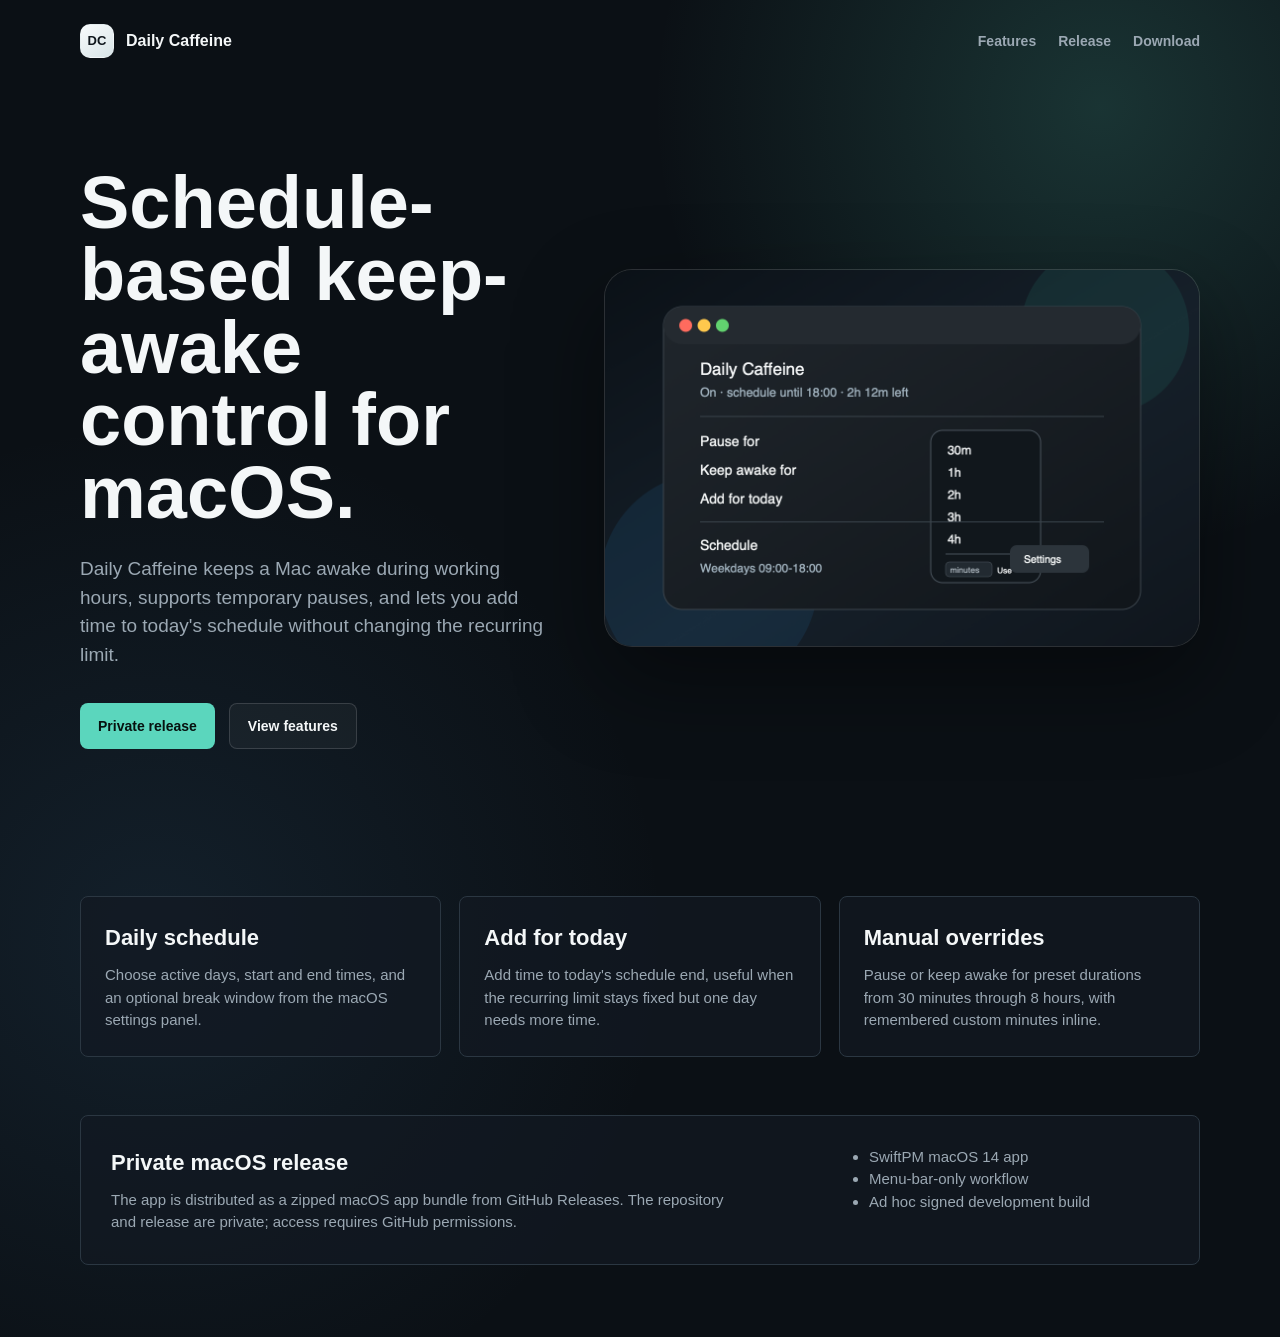
==== index.html @ 54324a78 "Publish Daily Caffeine landing page" ====
<!doctype html>
<html lang="en">
<head>
  <meta charset="utf-8">
  <meta name="viewport" content="width=device-width, initial-scale=1">
  <meta name="description" content="Daily Caffeine is a private macOS menu bar utility for schedule-based sleep prevention and temporary keep-awake overrides.">
  <title>Daily Caffeine</title>
  <link rel="stylesheet" href="styles.css">
</head>
<body>
  <header class="site-header">
    <a class="brand" href="#top" aria-label="Daily Caffeine home">
      <span class="brand-mark">DC</span>
      <span>Daily Caffeine</span>
    </a>
    <nav aria-label="Primary navigation">
      <a href="#features">Features</a>
      <a href="#release">Release</a>
      <a href="https://github.com/michaelvd2/daily-caffeine/releases/latest">Download</a>
    </nav>
  </header>

  <main id="top">
    <section class="hero">
      <div class="hero-copy">
        <h1>Schedule-based keep-awake control for macOS.</h1>
        <p>Daily Caffeine keeps a Mac awake during working hours, supports temporary pauses, and lets you add time to today's schedule without changing the recurring limit.</p>
        <div class="actions">
          <a class="button primary" href="https://github.com/michaelvd2/daily-caffeine/releases/latest">Private release</a>
          <a class="button secondary" href="#features">View features</a>
        </div>
      </div>
      <div class="preview-frame" aria-label="Daily Caffeine menu preview">
        <img src="assets/daily-caffeine-preview.png" alt="Daily Caffeine menu showing active schedule status and duration controls">
      </div>
    </section>

    <section id="features" class="feature-grid" aria-label="Daily Caffeine features">
      <article>
        <h2>Daily schedule</h2>
        <p>Choose active days, start and end times, and an optional break window from the macOS settings panel.</p>
      </article>
      <article>
        <h2>Add for today</h2>
        <p>Add time to today's schedule end, useful when the recurring limit stays fixed but one day needs more time.</p>
      </article>
      <article>
        <h2>Manual overrides</h2>
        <p>Pause or keep awake for preset durations from 30 minutes through 8 hours, with remembered custom minutes inline.</p>
      </article>
    </section>

    <section id="release" class="release">
      <div>
        <h2>Private macOS release</h2>
        <p>The app is distributed as a zipped macOS app bundle from GitHub Releases. The repository and release are private; access requires GitHub permissions.</p>
      </div>
      <ul>
        <li>SwiftPM macOS 14 app</li>
        <li>Menu-bar-only workflow</li>
        <li>Ad hoc signed development build</li>
      </ul>
    </section>
  </main>
</body>
</html>
---- styles.css ----
:root {
  color-scheme: dark;
  --bg: #0b1015;
  --panel: #121922;
  --panel-strong: #1c252e;
  --text: #f4f7f8;
  --muted: #9ba8b3;
  --line: #2b3742;
  --accent: #5bd6bd;
  --accent-strong: #76e5ce;
}

* {
  box-sizing: border-box;
}

html {
  scroll-behavior: smooth;
}

body {
  margin: 0;
  min-width: 320px;
  background:
    radial-gradient(circle at 86% 8%, rgba(91, 214, 189, 0.18), transparent 28rem),
    radial-gradient(circle at 12% 70%, rgba(68, 128, 176, 0.14), transparent 32rem),
    var(--bg);
  color: var(--text);
  font-family: -apple-system, BlinkMacSystemFont, "SF Pro Text", "Segoe UI", sans-serif;
  line-height: 1.5;
}

a {
  color: inherit;
  text-decoration: none;
}

.site-header {
  display: flex;
  align-items: center;
  justify-content: space-between;
  gap: 24px;
  width: min(1120px, calc(100% - 40px));
  margin: 0 auto;
  padding: 24px 0;
}

.brand,
nav,
.actions {
  display: flex;
  align-items: center;
}

.brand {
  gap: 12px;
  font-weight: 720;
}

.brand-mark {
  display: grid;
  place-items: center;
  width: 34px;
  height: 34px;
  border: 1px solid rgba(255, 255, 255, 0.12);
  border-radius: 10px;
  background: linear-gradient(145deg, #f8fbfc, #d8e4e7);
  color: #10171d;
  font-size: 13px;
  letter-spacing: 0;
}

nav {
  gap: 22px;
  color: var(--muted);
  font-size: 14px;
  font-weight: 620;
}

nav a:hover {
  color: var(--text);
}

main {
  width: min(1120px, calc(100% - 40px));
  margin: 0 auto;
}

.hero {
  display: grid;
  grid-template-columns: minmax(0, 0.88fr) minmax(440px, 1.12fr);
  gap: 56px;
  align-items: center;
  min-height: calc(100vh - 86px);
  padding: 24px 0 86px;
}

.hero-copy {
  max-width: 540px;
}

h1,
h2,
p {
  margin: 0;
}

h1 {
  font-size: clamp(42px, 6vw, 74px);
  line-height: 0.98;
  letter-spacing: 0;
}

.hero-copy p {
  max-width: 500px;
  margin-top: 26px;
  color: var(--muted);
  font-size: 19px;
}

.actions {
  gap: 14px;
  flex-wrap: wrap;
  margin-top: 34px;
}

.button {
  display: inline-flex;
  min-height: 46px;
  align-items: center;
  justify-content: center;
  border-radius: 8px;
  padding: 0 18px;
  font-size: 14px;
  font-weight: 720;
}

.button.primary {
  background: var(--accent);
  color: #07110f;
}

.button.secondary {
  border: 1px solid rgba(255, 255, 255, 0.14);
  background: rgba(255, 255, 255, 0.04);
}

.preview-frame {
  overflow: hidden;
  border: 1px solid rgba(255, 255, 255, 0.1);
  border-radius: 28px;
  background: rgba(255, 255, 255, 0.04);
  box-shadow: 0 34px 90px rgba(0, 0, 0, 0.42);
}

.preview-frame img {
  display: block;
  width: 100%;
  height: auto;
}

.feature-grid {
  display: grid;
  grid-template-columns: repeat(3, 1fr);
  gap: 18px;
  padding: 0 0 32px;
}

.feature-grid article,
.release {
  border: 1px solid var(--line);
  border-radius: 8px;
  background: rgba(18, 25, 34, 0.74);
}

.feature-grid article {
  padding: 24px;
}

h2 {
  font-size: 22px;
  letter-spacing: 0;
}

.feature-grid p,
.release p,
.release li {
  color: var(--muted);
  font-size: 15px;
}

.feature-grid p {
  margin-top: 10px;
}

.release {
  display: grid;
  grid-template-columns: minmax(0, 1fr) 320px;
  gap: 32px;
  align-items: start;
  margin: 26px 0 72px;
  padding: 30px;
}

.release p {
  max-width: 620px;
  margin-top: 10px;
}

.release ul {
  margin: 0;
  padding-left: 20px;
}

@media (max-width: 860px) {
  .site-header {
    align-items: flex-start;
    flex-direction: column;
  }

  nav {
    flex-wrap: wrap;
  }

  .hero,
  .release,
  .feature-grid {
    grid-template-columns: 1fr;
  }

  .hero {
    gap: 34px;
    min-height: 0;
    padding-top: 34px;
  }
}

@media (max-width: 520px) {
  .site-header,
  main {
    width: min(100% - 28px, 1120px);
  }

  h1 {
    font-size: 42px;
  }

  .hero-copy p {
    font-size: 17px;
  }
}
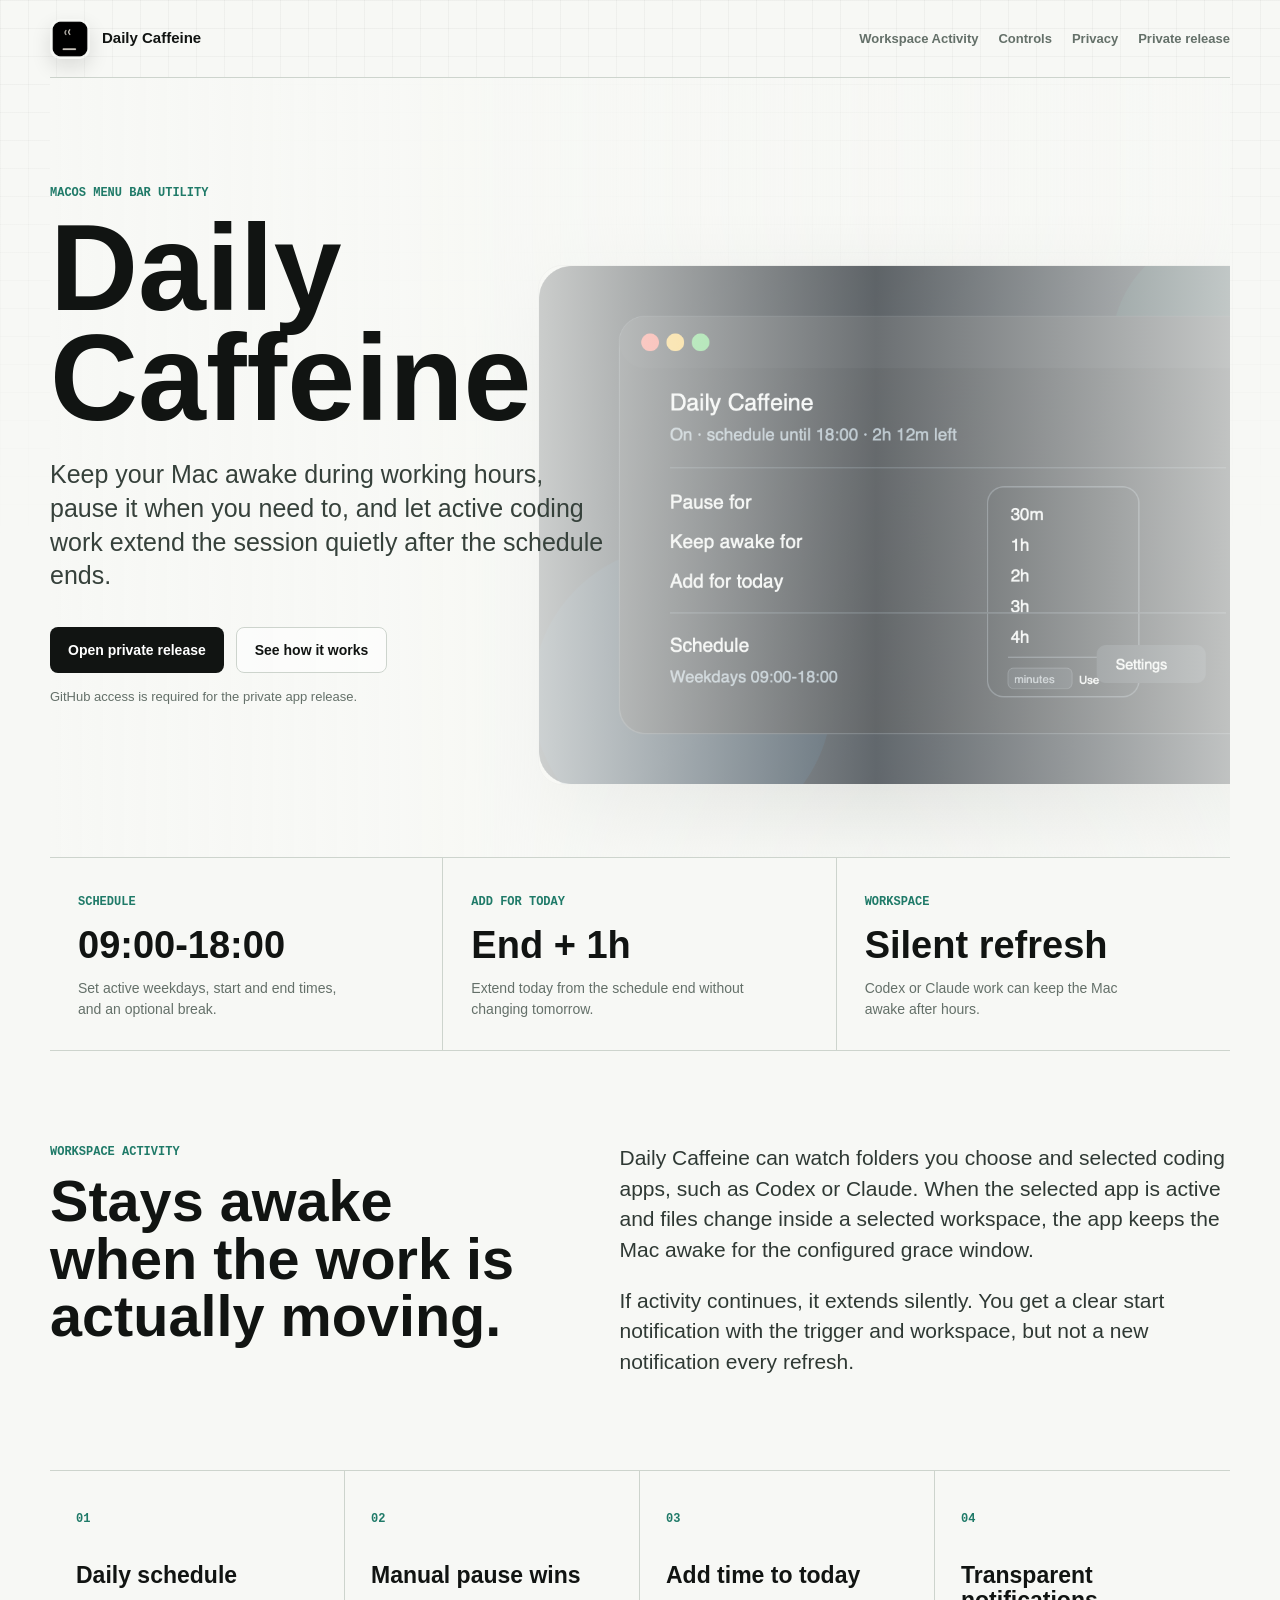
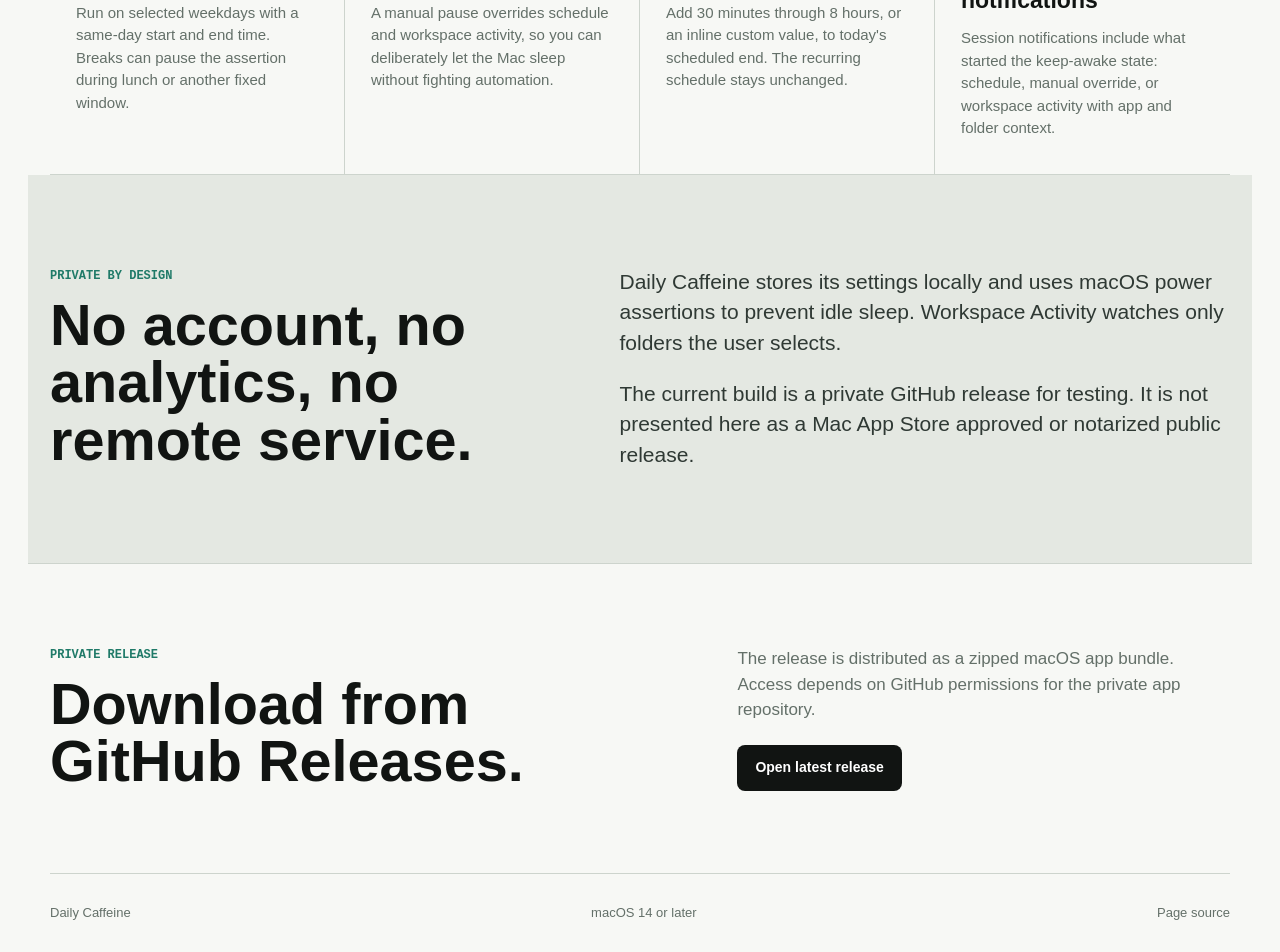
==== commit 6e708dc8: "feat: refresh daily caffeine pages site" ====
--- a/index.html
+++ b/index.html
@@ -3,64 +3,149 @@
 <head>
   <meta charset="utf-8">
   <meta name="viewport" content="width=device-width, initial-scale=1">
-  <meta name="description" content="Daily Caffeine is a private macOS menu bar utility for schedule-based sleep prevention and temporary keep-awake overrides.">
-  <title>Daily Caffeine</title>
+  <meta name="robots" content="index,follow">
+  <meta name="description" content="Daily Caffeine is a minimal macOS menu bar app that keeps your Mac awake by schedule, manual overrides, or active coding work in selected workspaces.">
+  <meta name="theme-color" content="#f7f8f5">
+  <link rel="canonical" href="https://michaelvd2.github.io/daily-caffeine-site/">
+  <link rel="icon" type="image/png" href="assets/app-icon.png">
+  <meta property="og:type" content="website">
+  <meta property="og:title" content="Daily Caffeine">
+  <meta property="og:description" content="Schedule-based keep-awake control for macOS, with silent Workspace Activity extension for active coding sessions.">
+  <meta property="og:url" content="https://michaelvd2.github.io/daily-caffeine-site/">
+  <meta property="og:image" content="https://michaelvd2.github.io/daily-caffeine-site/assets/daily-caffeine-preview.png">
+  <meta name="twitter:card" content="summary_large_image">
+  <meta name="twitter:title" content="Daily Caffeine">
+  <meta name="twitter:description" content="A tiny macOS menu bar app for schedules, pauses, and active workspace keep-awake sessions.">
+  <meta name="twitter:image" content="https://michaelvd2.github.io/daily-caffeine-site/assets/daily-caffeine-preview.png">
+  <title>Daily Caffeine - macOS keep-awake menu bar app</title>
   <link rel="stylesheet" href="styles.css">
+  <script type="application/ld+json">
+  {
+    "@context": "https://schema.org",
+    "@type": "SoftwareApplication",
+    "name": "Daily Caffeine",
+    "applicationCategory": "UtilitiesApplication",
+    "operatingSystem": "macOS 14 or later",
+    "description": "Daily Caffeine is a minimal macOS menu bar app that keeps a Mac awake by schedule, manual override, or recent workspace activity from selected coding apps.",
+    "softwareVersion": "0.1.0",
+    "url": "https://michaelvd2.github.io/daily-caffeine-site/",
+    "downloadUrl": "https://github.com/michaelvd2/daily-caffeine/releases/latest",
+    "image": "https://michaelvd2.github.io/daily-caffeine-site/assets/daily-caffeine-preview.png",
+    "author": {
+      "@type": "Person",
+      "name": "Michael van Dijk"
+    }
+  }
+  </script>
 </head>
 <body>
-  <header class="site-header">
+  <header class="site-header" aria-label="Daily Caffeine">
     <a class="brand" href="#top" aria-label="Daily Caffeine home">
-      <span class="brand-mark">DC</span>
+      <img src="assets/app-icon.png" alt="" width="40" height="40">
       <span>Daily Caffeine</span>
     </a>
     <nav aria-label="Primary navigation">
-      <a href="#features">Features</a>
-      <a href="#release">Release</a>
-      <a href="https://github.com/michaelvd2/daily-caffeine/releases/latest">Download</a>
+      <a href="#workspace">Workspace Activity</a>
+      <a href="#controls">Controls</a>
+      <a href="#privacy">Privacy</a>
+      <a href="https://github.com/michaelvd2/daily-caffeine/releases/latest">Private release</a>
     </nav>
   </header>
 
   <main id="top">
-    <section class="hero">
+    <section class="hero" aria-labelledby="hero-title">
+      <img class="hero-preview" src="assets/daily-caffeine-preview.png" alt="Daily Caffeine menu showing active schedule status, add-for-today controls, and manual duration controls">
       <div class="hero-copy">
-        <h1>Schedule-based keep-awake control for macOS.</h1>
-        <p>Daily Caffeine keeps a Mac awake during working hours, supports temporary pauses, and lets you add time to today's schedule without changing the recurring limit.</p>
-        <div class="actions">
-          <a class="button primary" href="https://github.com/michaelvd2/daily-caffeine/releases/latest">Private release</a>
-          <a class="button secondary" href="#features">View features</a>
+        <p class="eyebrow">macOS menu bar utility</p>
+        <h1 id="hero-title">Daily Caffeine</h1>
+        <p class="hero-lede">Keep your Mac awake during working hours, pause it when you need to, and let active coding work extend the session quietly after the schedule ends.</p>
+        <div class="hero-actions" aria-label="Download links">
+          <a class="button primary" href="https://github.com/michaelvd2/daily-caffeine/releases/latest">Open private release</a>
+          <a class="button secondary" href="#workspace">See how it works</a>
         </div>
-      </div>
-      <div class="preview-frame" aria-label="Daily Caffeine menu preview">
-        <img src="assets/daily-caffeine-preview.png" alt="Daily Caffeine menu showing active schedule status and duration controls">
+        <p class="access-note">GitHub access is required for the private app release.</p>
       </div>
     </section>
 
-    <section id="features" class="feature-grid" aria-label="Daily Caffeine features">
+    <section class="status-strip" aria-label="Core behavior">
+      <div>
+        <span class="label">Schedule</span>
+        <strong>09:00-18:00</strong>
+        <p>Set active weekdays, start and end times, and an optional break.</p>
+      </div>
+      <div>
+        <span class="label">Add for today</span>
+        <strong>End + 1h</strong>
+        <p>Extend today from the schedule end without changing tomorrow.</p>
+      </div>
+      <div>
+        <span class="label">Workspace</span>
+        <strong>Silent refresh</strong>
+        <p>Codex or Claude work can keep the Mac awake after hours.</p>
+      </div>
+    </section>
+
+    <section id="workspace" class="split-section">
+      <div class="section-heading">
+        <p class="eyebrow">Workspace Activity</p>
+        <h2>Stays awake when the work is actually moving.</h2>
+      </div>
+      <div class="section-body">
+        <p>Daily Caffeine can watch folders you choose and selected coding apps, such as Codex or Claude. When the selected app is active and files change inside a selected workspace, the app keeps the Mac awake for the configured grace window.</p>
+        <p>If activity continues, it extends silently. You get a clear start notification with the trigger and workspace, but not a new notification every refresh.</p>
+      </div>
+    </section>
+
+    <section id="controls" class="feature-list" aria-label="Daily Caffeine controls">
       <article>
-        <h2>Daily schedule</h2>
-        <p>Choose active days, start and end times, and an optional break window from the macOS settings panel.</p>
+        <span class="feature-kicker">01</span>
+        <h3>Daily schedule</h3>
+        <p>Run on selected weekdays with a same-day start and end time. Breaks can pause the assertion during lunch or another fixed window.</p>
       </article>
       <article>
-        <h2>Add for today</h2>
-        <p>Add time to today's schedule end, useful when the recurring limit stays fixed but one day needs more time.</p>
+        <span class="feature-kicker">02</span>
+        <h3>Manual pause wins</h3>
+        <p>A manual pause overrides schedule and workspace activity, so you can deliberately let the Mac sleep without fighting automation.</p>
       </article>
       <article>
-        <h2>Manual overrides</h2>
-        <p>Pause or keep awake for preset durations from 30 minutes through 8 hours, with remembered custom minutes inline.</p>
+        <span class="feature-kicker">03</span>
+        <h3>Add time to today</h3>
+        <p>Add 30 minutes through 8 hours, or an inline custom value, to today&apos;s scheduled end. The recurring schedule stays unchanged.</p>
+      </article>
+      <article>
+        <span class="feature-kicker">04</span>
+        <h3>Transparent notifications</h3>
+        <p>Session notifications include what started the keep-awake state: schedule, manual override, or workspace activity with app and folder context.</p>
       </article>
     </section>
 
-    <section id="release" class="release">
+    <section id="privacy" class="split-section privacy-section">
+      <div class="section-heading">
+        <p class="eyebrow">Private by design</p>
+        <h2>No account, no analytics, no remote service.</h2>
+      </div>
+      <div class="section-body">
+        <p>Daily Caffeine stores its settings locally and uses macOS power assertions to prevent idle sleep. Workspace Activity watches only folders the user selects.</p>
+        <p>The current build is a private GitHub release for testing. It is not presented here as a Mac App Store approved or notarized public release.</p>
+      </div>
+    </section>
+
+    <section class="release-panel" aria-labelledby="release-title">
       <div>
-        <h2>Private macOS release</h2>
-        <p>The app is distributed as a zipped macOS app bundle from GitHub Releases. The repository and release are private; access requires GitHub permissions.</p>
+        <p class="eyebrow">Private release</p>
+        <h2 id="release-title">Download from GitHub Releases.</h2>
       </div>
-      <ul>
-        <li>SwiftPM macOS 14 app</li>
-        <li>Menu-bar-only workflow</li>
-        <li>Ad hoc signed development build</li>
-      </ul>
+      <div class="release-copy">
+        <p>The release is distributed as a zipped macOS app bundle. Access depends on GitHub permissions for the private app repository.</p>
+        <a class="button primary" href="https://github.com/michaelvd2/daily-caffeine/releases/latest">Open latest release</a>
+      </div>
     </section>
   </main>
+
+  <footer class="site-footer">
+    <span>Daily Caffeine</span>
+    <span>macOS 14 or later</span>
+    <a href="https://github.com/michaelvd2/daily-caffeine-site">Page source</a>
+  </footer>
 </body>
 </html>
--- a/styles.css
+++ b/styles.css
@@ -1,13 +1,15 @@
 :root {
-  color-scheme: dark;
-  --bg: #0b1015;
-  --panel: #121922;
-  --panel-strong: #1c252e;
-  --text: #f4f7f8;
-  --muted: #9ba8b3;
-  --line: #2b3742;
-  --accent: #5bd6bd;
-  --accent-strong: #76e5ce;
+  color-scheme: light;
+  --paper: #f7f8f5;
+  --ink: #111412;
+  --muted: #647069;
+  --quiet: #e4e8e2;
+  --line: #cdd4cd;
+  --green: #1f7a68;
+  --green-dark: #0d3f37;
+  --blue: #2d5c9c;
+  --white: #ffffff;
+  --shadow: rgba(34, 42, 38, 0.18);
 }
 
 * {
@@ -21,18 +23,41 @@
 body {
   margin: 0;
   min-width: 320px;
-  background:
-    radial-gradient(circle at 86% 8%, rgba(91, 214, 189, 0.18), transparent 28rem),
-    radial-gradient(circle at 12% 70%, rgba(68, 128, 176, 0.14), transparent 32rem),
-    var(--bg);
-  color: var(--text);
+  background: var(--paper);
+  color: var(--ink);
   font-family: -apple-system, BlinkMacSystemFont, "SF Pro Text", "Segoe UI", sans-serif;
   line-height: 1.5;
+}
+
+body::before {
+  position: fixed;
+  inset: 0;
+  z-index: -1;
+  pointer-events: none;
+  content: "";
+  background-image:
+    linear-gradient(rgba(17, 20, 18, 0.035) 1px, transparent 1px),
+    linear-gradient(90deg, rgba(17, 20, 18, 0.035) 1px, transparent 1px);
+  background-size: 28px 28px;
+  mask-image: linear-gradient(to bottom, black, transparent 62%);
 }
 
 a {
   color: inherit;
   text-decoration: none;
+}
+
+a:focus-visible,
+button:focus-visible {
+  outline: 3px solid rgba(45, 92, 156, 0.42);
+  outline-offset: 4px;
+}
+
+.site-header,
+main,
+.site-footer {
+  width: min(1180px, calc(100% - 44px));
+  margin: 0 auto;
 }
 
 .site-header {
@@ -40,86 +65,120 @@
   align-items: center;
   justify-content: space-between;
   gap: 24px;
-  width: min(1120px, calc(100% - 40px));
-  margin: 0 auto;
-  padding: 24px 0;
+  min-height: 78px;
+  border-bottom: 1px solid var(--line);
 }
 
 .brand,
 nav,
-.actions {
+.hero-actions,
+.site-footer {
   display: flex;
   align-items: center;
 }
 
 .brand {
   gap: 12px;
-  font-weight: 720;
-}
-
-.brand-mark {
-  display: grid;
-  place-items: center;
-  width: 34px;
-  height: 34px;
-  border: 1px solid rgba(255, 255, 255, 0.12);
+  font-size: 15px;
+  font-weight: 760;
+}
+
+.brand img {
+  width: 40px;
+  height: 40px;
   border-radius: 10px;
-  background: linear-gradient(145deg, #f8fbfc, #d8e4e7);
-  color: #10171d;
+  box-shadow: 0 8px 20px rgba(17, 20, 18, 0.12);
+}
+
+nav {
+  gap: 20px;
+  color: var(--muted);
   font-size: 13px;
+  font-weight: 650;
+}
+
+nav a:hover {
+  color: var(--ink);
+}
+
+.hero {
+  position: relative;
+  display: grid;
+  min-height: clamp(620px, calc(100vh - 78px), 780px);
+  align-items: center;
+  overflow: hidden;
+  border-bottom: 1px solid var(--line);
+}
+
+.hero::after {
+  position: absolute;
+  inset: 0;
+  pointer-events: none;
+  content: "";
+  background: linear-gradient(
+    90deg,
+    rgba(247, 248, 245, 0.98) 0%,
+    rgba(247, 248, 245, 0.9) 36%,
+    rgba(247, 248, 245, 0.34) 70%,
+    rgba(247, 248, 245, 0.76) 100%
+  );
+}
+
+.hero-preview {
+  position: absolute;
+  right: clamp(-260px, -10vw, -70px);
+  bottom: clamp(38px, 8vh, 78px);
+  width: min(820px, 76vw);
+  height: auto;
+  border: 1px solid rgba(17, 20, 18, 0.12);
+  border-radius: 24px;
+  box-shadow: 0 28px 80px var(--shadow);
+}
+
+.hero-copy {
+  position: relative;
+  z-index: 1;
+  width: min(640px, 100%);
+  padding: 68px 0 112px;
+}
+
+.eyebrow,
+.label,
+.feature-kicker {
+  margin: 0;
+  color: var(--green);
+  font-family: "SF Mono", Menlo, Consolas, monospace;
+  font-size: 12px;
+  font-weight: 700;
   letter-spacing: 0;
-}
-
-nav {
-  gap: 22px;
-  color: var(--muted);
-  font-size: 14px;
-  font-weight: 620;
-}
-
-nav a:hover {
-  color: var(--text);
-}
-
-main {
-  width: min(1120px, calc(100% - 40px));
-  margin: 0 auto;
-}
-
-.hero {
-  display: grid;
-  grid-template-columns: minmax(0, 0.88fr) minmax(440px, 1.12fr);
-  gap: 56px;
-  align-items: center;
-  min-height: calc(100vh - 86px);
-  padding: 24px 0 86px;
-}
-
-.hero-copy {
-  max-width: 540px;
+  text-transform: uppercase;
 }
 
 h1,
 h2,
+h3,
 p {
   margin: 0;
 }
 
 h1 {
-  font-size: clamp(42px, 6vw, 74px);
-  line-height: 0.98;
+  margin-top: 12px;
+  max-width: 620px;
+  font-size: clamp(56px, 10vw, 122px);
+  line-height: 0.9;
   letter-spacing: 0;
 }
 
-.hero-copy p {
-  max-width: 500px;
-  margin-top: 26px;
-  color: var(--muted);
-  font-size: 19px;
-}
-
-.actions {
-  gap: 14px;
+.hero-lede {
+  max-width: 560px;
+  margin-top: 24px;
+  color: #36413b;
+  font-size: clamp(19px, 2.2vw, 25px);
+  line-height: 1.35;
+}
+
+.hero-actions {
+  gap: 12px;
   flex-wrap: wrap;
   margin-top: 34px;
 }
@@ -132,120 +191,284 @@
   border-radius: 8px;
   padding: 0 18px;
   font-size: 14px;
-  font-weight: 720;
+  font-weight: 760;
+  white-space: nowrap;
 }
 
 .button.primary {
-  background: var(--accent);
-  color: #07110f;
+  background: var(--ink);
+  color: var(--white);
+}
+
+.button.primary:hover {
+  background: var(--green-dark);
 }
 
 .button.secondary {
-  border: 1px solid rgba(255, 255, 255, 0.14);
-  background: rgba(255, 255, 255, 0.04);
-}
-
-.preview-frame {
-  overflow: hidden;
-  border: 1px solid rgba(255, 255, 255, 0.1);
-  border-radius: 28px;
-  background: rgba(255, 255, 255, 0.04);
-  box-shadow: 0 34px 90px rgba(0, 0, 0, 0.42);
-}
-
-.preview-frame img {
+  border: 1px solid var(--line);
+  background: rgba(255, 255, 255, 0.54);
+}
+
+.button.secondary:hover {
+  border-color: #9ca8a0;
+  background: var(--white);
+}
+
+.access-note {
+  margin-top: 14px;
+  color: var(--muted);
+  font-size: 13px;
+}
+
+.status-strip {
+  display: grid;
+  grid-template-columns: repeat(3, minmax(0, 1fr));
+  border-bottom: 1px solid var(--line);
+}
+
+.status-strip > div {
+  min-height: 168px;
+  padding: 30px 28px;
+  border-right: 1px solid var(--line);
+}
+
+.status-strip > div:last-child {
+  border-right: 0;
+}
+
+.status-strip strong {
   display: block;
-  width: 100%;
-  height: auto;
-}
-
-.feature-grid {
-  display: grid;
-  grid-template-columns: repeat(3, 1fr);
-  gap: 18px;
-  padding: 0 0 32px;
-}
-
-.feature-grid article,
-.release {
-  border: 1px solid var(--line);
-  border-radius: 8px;
-  background: rgba(18, 25, 34, 0.74);
-}
-
-.feature-grid article {
-  padding: 24px;
-}
-
-h2 {
-  font-size: 22px;
+  margin-top: 14px;
+  font-size: clamp(27px, 3.2vw, 38px);
+  line-height: 1;
   letter-spacing: 0;
 }
 
-.feature-grid p,
-.release p,
-.release li {
+.status-strip p {
+  max-width: 280px;
+  margin-top: 14px;
+  color: var(--muted);
+  font-size: 14px;
+}
+
+.split-section {
+  display: grid;
+  grid-template-columns: minmax(0, 0.9fr) minmax(0, 1.1fr);
+  gap: 70px;
+  padding: 92px 0;
+  border-bottom: 1px solid var(--line);
+}
+
+.section-heading h2,
+.release-panel h2 {
+  margin-top: 12px;
+  max-width: 540px;
+  font-size: clamp(34px, 4.5vw, 58px);
+  line-height: 1;
+  letter-spacing: 0;
+}
+
+.section-body {
+  display: grid;
+  gap: 20px;
+  color: #2f3934;
+  font-size: clamp(17px, 1.8vw, 21px);
+  line-height: 1.46;
+}
+
+.feature-list {
+  display: grid;
+  grid-template-columns: repeat(4, minmax(0, 1fr));
+  border-bottom: 1px solid var(--line);
+}
+
+.feature-list article {
+  min-height: 300px;
+  padding: 34px 26px;
+  border-right: 1px solid var(--line);
+}
+
+.feature-list article:last-child {
+  border-right: 0;
+}
+
+.feature-list h3 {
+  margin-top: 34px;
+  font-size: 23px;
+  line-height: 1.1;
+  letter-spacing: 0;
+}
+
+.feature-list p {
+  margin-top: 14px;
   color: var(--muted);
   font-size: 15px;
 }
 
-.feature-grid p {
-  margin-top: 10px;
-}
-
-.release {
-  display: grid;
-  grid-template-columns: minmax(0, 1fr) 320px;
-  gap: 32px;
-  align-items: start;
-  margin: 26px 0 72px;
-  padding: 30px;
-}
-
-.release p {
-  max-width: 620px;
-  margin-top: 10px;
-}
-
-.release ul {
-  margin: 0;
-  padding-left: 20px;
-}
-
-@media (max-width: 860px) {
+.privacy-section {
+  background:
+    linear-gradient(var(--quiet), var(--quiet)) center / calc(100% + 44px) 100% no-repeat;
+  margin-right: -22px;
+  margin-left: -22px;
+  padding-right: 22px;
+  padding-left: 22px;
+}
+
+.release-panel {
+  display: grid;
+  grid-template-columns: minmax(0, 0.9fr) minmax(320px, 0.7fr);
+  gap: 54px;
+  align-items: end;
+  padding: 82px 0;
+  border-bottom: 1px solid var(--line);
+}
+
+.release-copy {
+  display: grid;
+  justify-items: start;
+  gap: 22px;
+  color: var(--muted);
+  font-size: 17px;
+}
+
+.site-footer {
+  justify-content: space-between;
+  gap: 20px;
+  min-height: 78px;
+  color: var(--muted);
+  font-size: 13px;
+}
+
+.site-footer a:hover {
+  color: var(--ink);
+}
+
+@media (max-width: 960px) {
   .site-header {
     align-items: flex-start;
     flex-direction: column;
+    justify-content: center;
+    padding: 18px 0;
   }
 
   nav {
     flex-wrap: wrap;
   }
 
-  .hero,
-  .release,
-  .feature-grid {
+  .hero {
+    min-height: 0;
+    padding-bottom: 24px;
+  }
+
+  .hero::after {
+    background: linear-gradient(
+      to bottom,
+      rgba(247, 248, 245, 0.98) 0%,
+      rgba(247, 248, 245, 0.84) 54%,
+      rgba(247, 248, 245, 1) 100%
+    );
+  }
+
+  .hero-preview {
+    position: relative;
+    right: auto;
+    bottom: auto;
+    order: 2;
+    width: min(100%, 720px);
+    margin: 0 auto;
+  }
+
+  .hero-copy {
+    padding: 38px 0 24px;
+  }
+
+  .status-strip,
+  .split-section,
+  .feature-list,
+  .release-panel {
     grid-template-columns: 1fr;
   }
 
+  .status-strip > div,
+  .feature-list article {
+    border-right: 0;
+    border-bottom: 1px solid var(--line);
+  }
+
+  .status-strip > div:last-child,
+  .feature-list article:last-child {
+    border-bottom: 0;
+  }
+
+  .split-section,
+  .release-panel {
+    gap: 28px;
+    padding: 64px 0;
+  }
+
+  .feature-list article {
+    min-height: 0;
+  }
+}
+
+@media (max-width: 560px) {
+  .site-header,
+  main,
+  .site-footer {
+    width: min(100% - 28px, 1180px);
+  }
+
+  nav {
+    gap: 12px;
+  }
+
+  h1 {
+    font-size: 54px;
+  }
+
   .hero {
-    gap: 34px;
-    min-height: 0;
-    padding-top: 34px;
-  }
-}
-
-@media (max-width: 520px) {
-  .site-header,
-  main {
-    width: min(100% - 28px, 1120px);
-  }
-
-  h1 {
-    font-size: 42px;
-  }
-
-  .hero-copy p {
-    font-size: 17px;
-  }
-}
+    padding-bottom: 16px;
+  }
+
+  .hero-copy {
+    padding: 32px 0 18px;
+  }
+
+  .hero-lede {
+    margin-top: 18px;
+  }
+
+  .hero-actions {
+    margin-top: 26px;
+  }
+
+  .button {
+    width: 100%;
+  }
+
+  .status-strip > div,
+  .feature-list article {
+    padding-right: 0;
+    padding-left: 0;
+  }
+
+  .privacy-section {
+    margin-right: -14px;
+    margin-left: -14px;
+    padding-right: 14px;
+    padding-left: 14px;
+  }
+
+  .site-footer {
+    align-items: flex-start;
+    flex-direction: column;
+    justify-content: center;
+    padding: 22px 0;
+  }
+}
+
+@media (prefers-reduced-motion: reduce) {
+  html {
+    scroll-behavior: auto;
+  }
+}
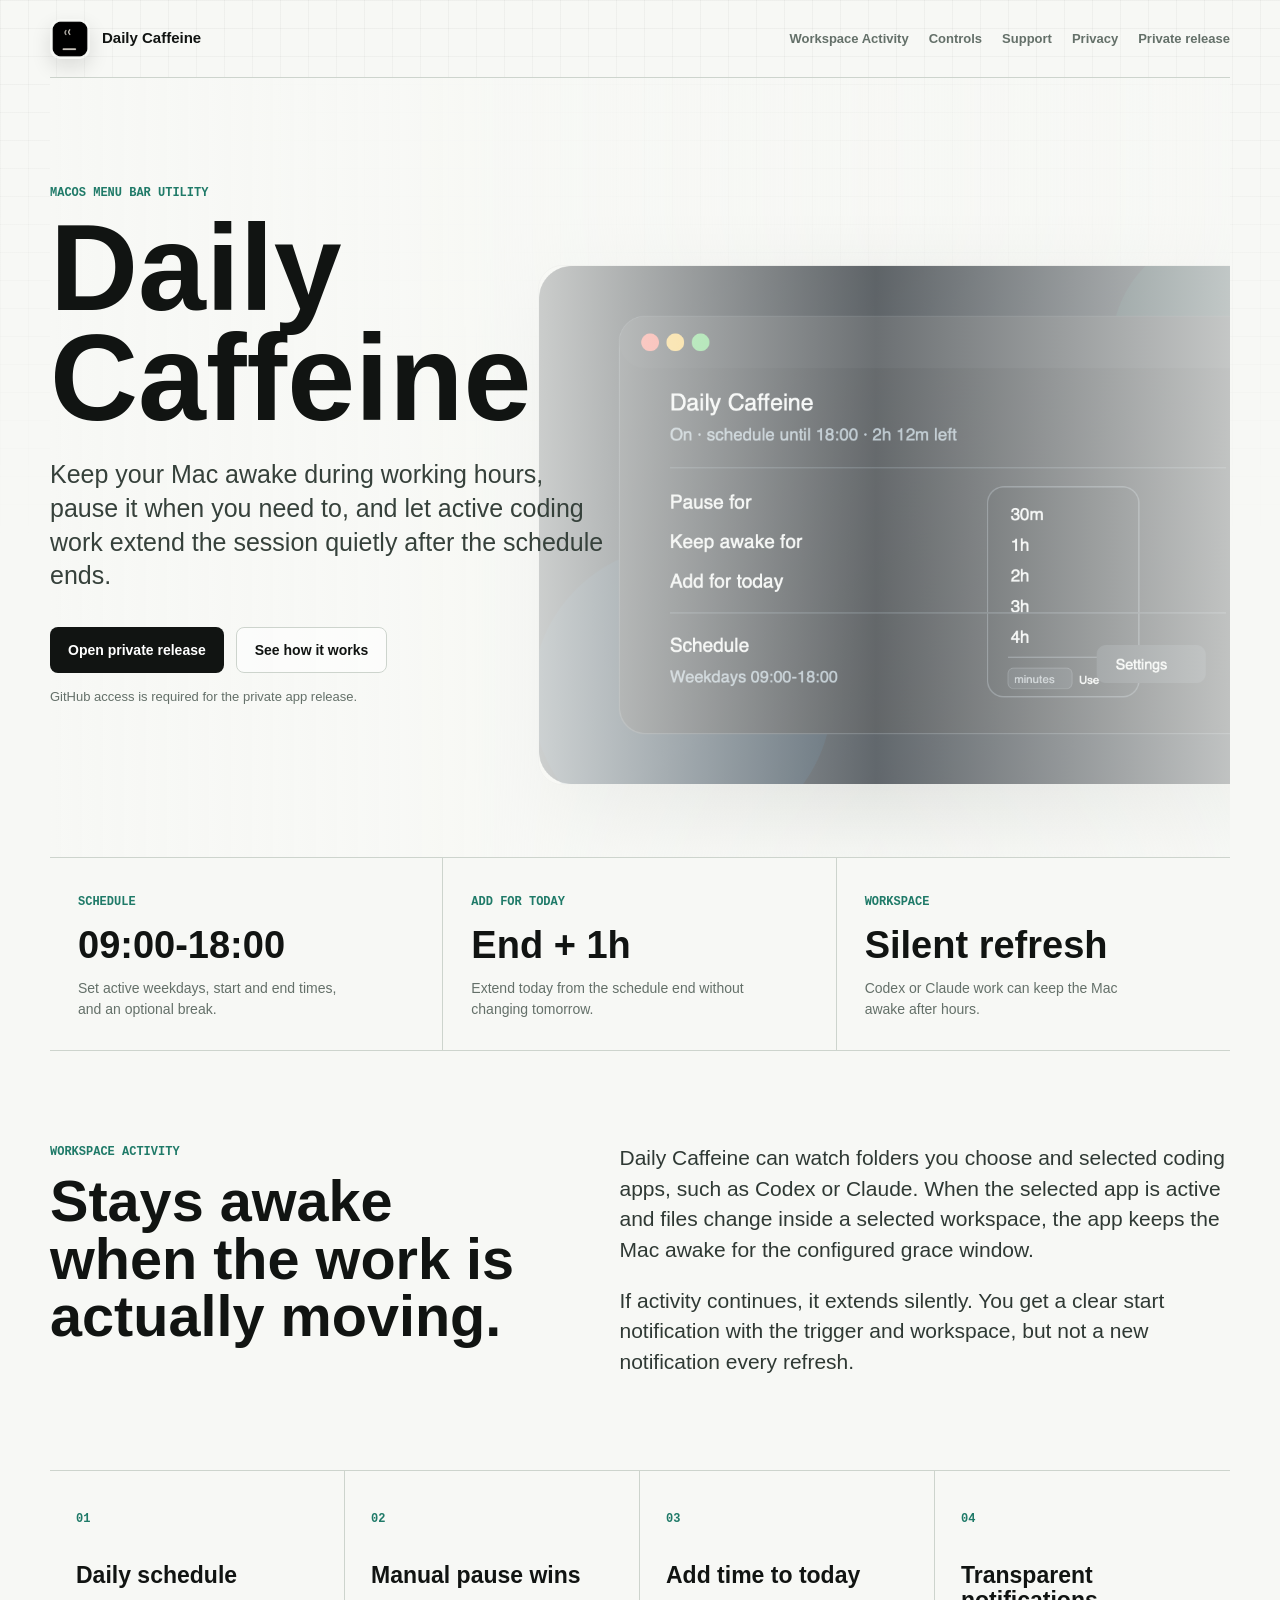
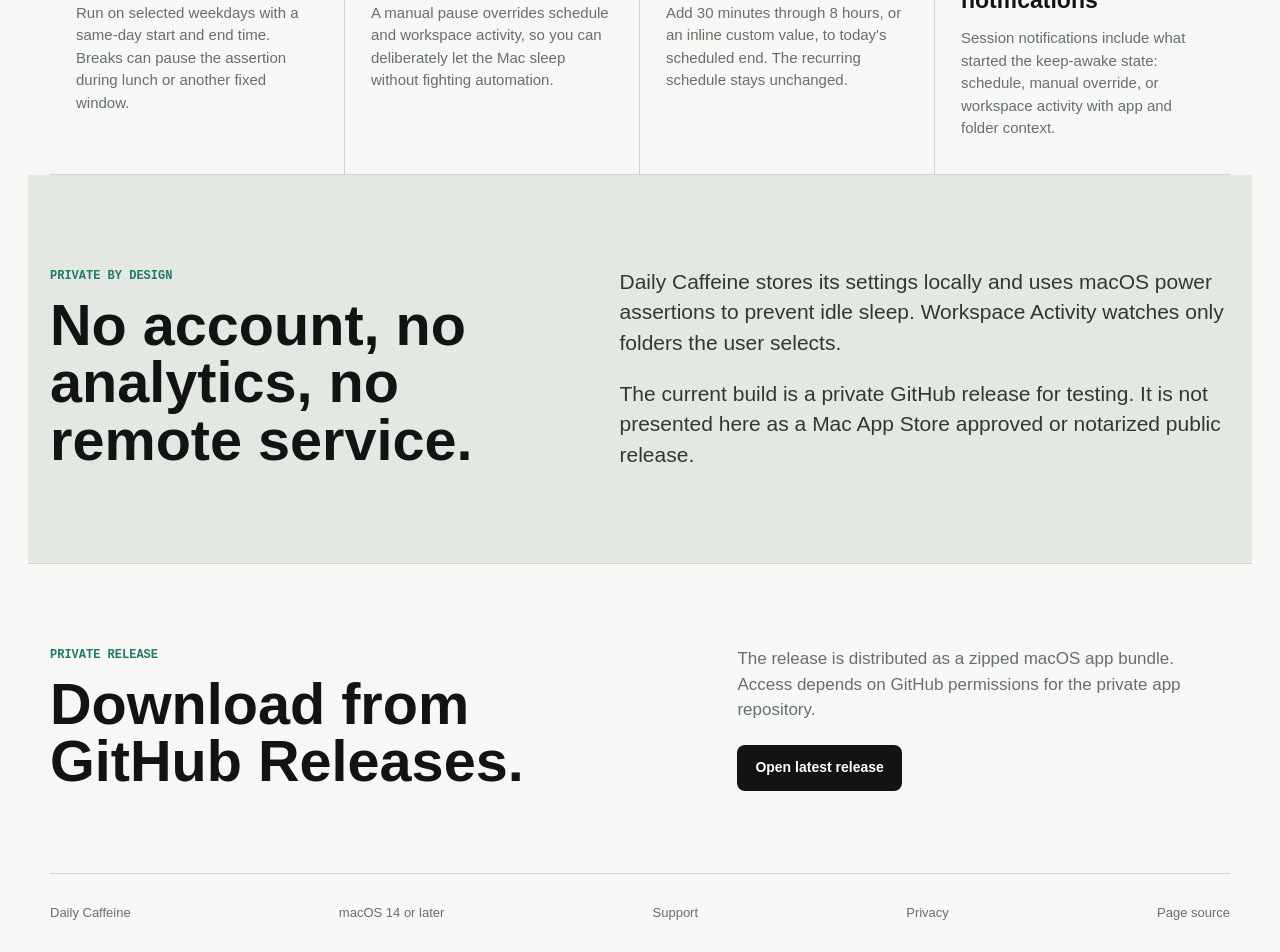
==== commit bd11e2bd: "feat: add app store support assets" ====
--- a/index.html
+++ b/index.html
@@ -47,7 +47,8 @@
     <nav aria-label="Primary navigation">
       <a href="#workspace">Workspace Activity</a>
       <a href="#controls">Controls</a>
-      <a href="#privacy">Privacy</a>
+      <a href="support.html">Support</a>
+      <a href="privacy.html">Privacy</a>
       <a href="https://github.com/michaelvd2/daily-caffeine/releases/latest">Private release</a>
     </nav>
   </header>
@@ -145,6 +146,8 @@
   <footer class="site-footer">
     <span>Daily Caffeine</span>
     <span>macOS 14 or later</span>
+    <a href="support.html">Support</a>
+    <a href="privacy.html">Privacy</a>
     <a href="https://github.com/michaelvd2/daily-caffeine-site">Page source</a>
   </footer>
 </body>
--- a/styles.css
+++ b/styles.css
@@ -343,6 +343,52 @@
   color: var(--ink);
 }
 
+.document-page {
+  max-width: 880px;
+  padding: 82px 0 96px;
+}
+
+.document-hero {
+  padding-bottom: 42px;
+  border-bottom: 1px solid var(--line);
+}
+
+.document-hero h1 {
+  max-width: none;
+  font-size: clamp(48px, 8vw, 92px);
+}
+
+.document-hero p:last-child {
+  margin-top: 18px;
+  color: var(--muted);
+  font-size: 18px;
+}
+
+.document-section {
+  display: grid;
+  grid-template-columns: 240px minmax(0, 1fr);
+  gap: 44px;
+  padding: 34px 0;
+  border-bottom: 1px solid var(--line);
+}
+
+.document-section h2 {
+  font-size: 23px;
+  line-height: 1.12;
+}
+
+.document-section p {
+  color: #2f3934;
+  font-size: 17px;
+}
+
+.document-section a {
+  color: var(--blue);
+  font-weight: 680;
+  text-decoration: underline;
+  text-underline-offset: 3px;
+}
+
 @media (max-width: 960px) {
   .site-header {
     align-items: flex-start;
@@ -385,7 +431,8 @@
   .status-strip,
   .split-section,
   .feature-list,
-  .release-panel {
+  .release-panel,
+  .document-section {
     grid-template-columns: 1fr;
   }
 
@@ -404,6 +451,14 @@
   .release-panel {
     gap: 28px;
     padding: 64px 0;
+  }
+
+  .document-page {
+    padding: 56px 0 76px;
+  }
+
+  .document-section {
+    gap: 12px;
   }
 
   .feature-list article {
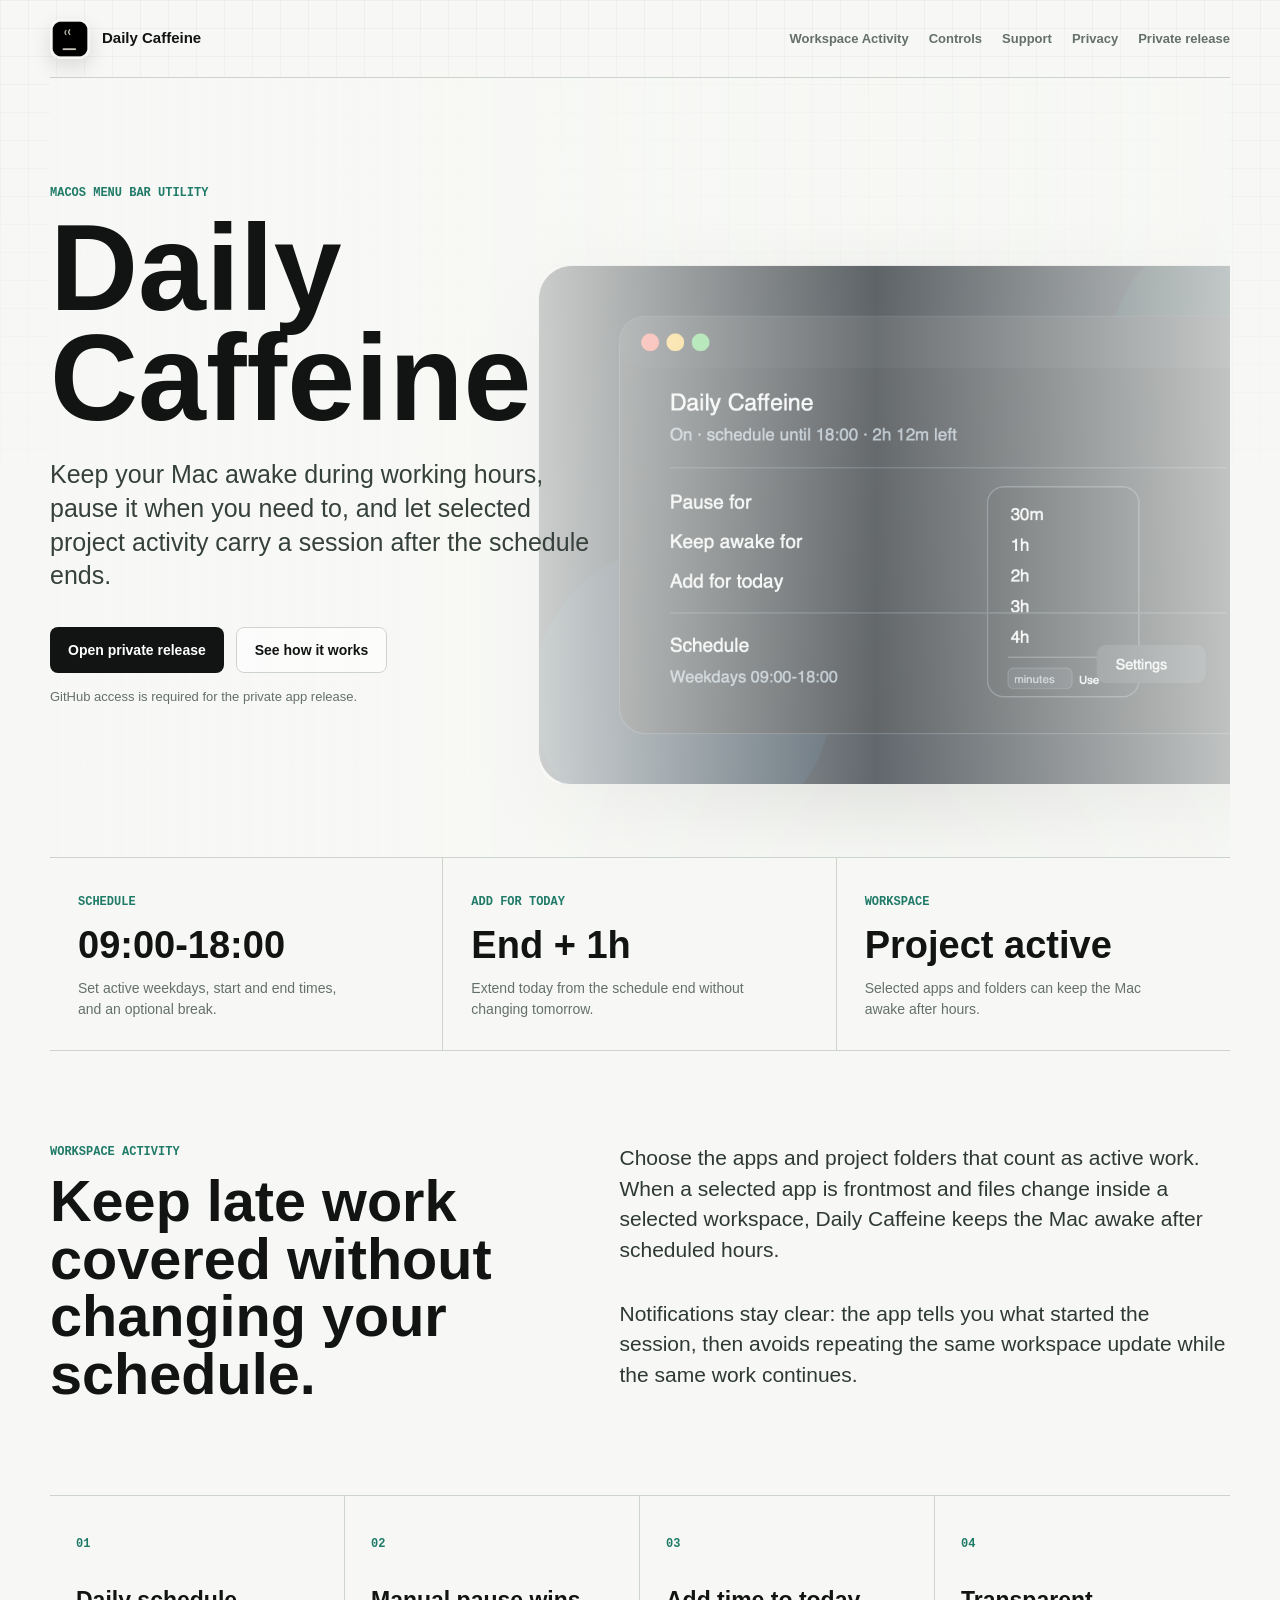
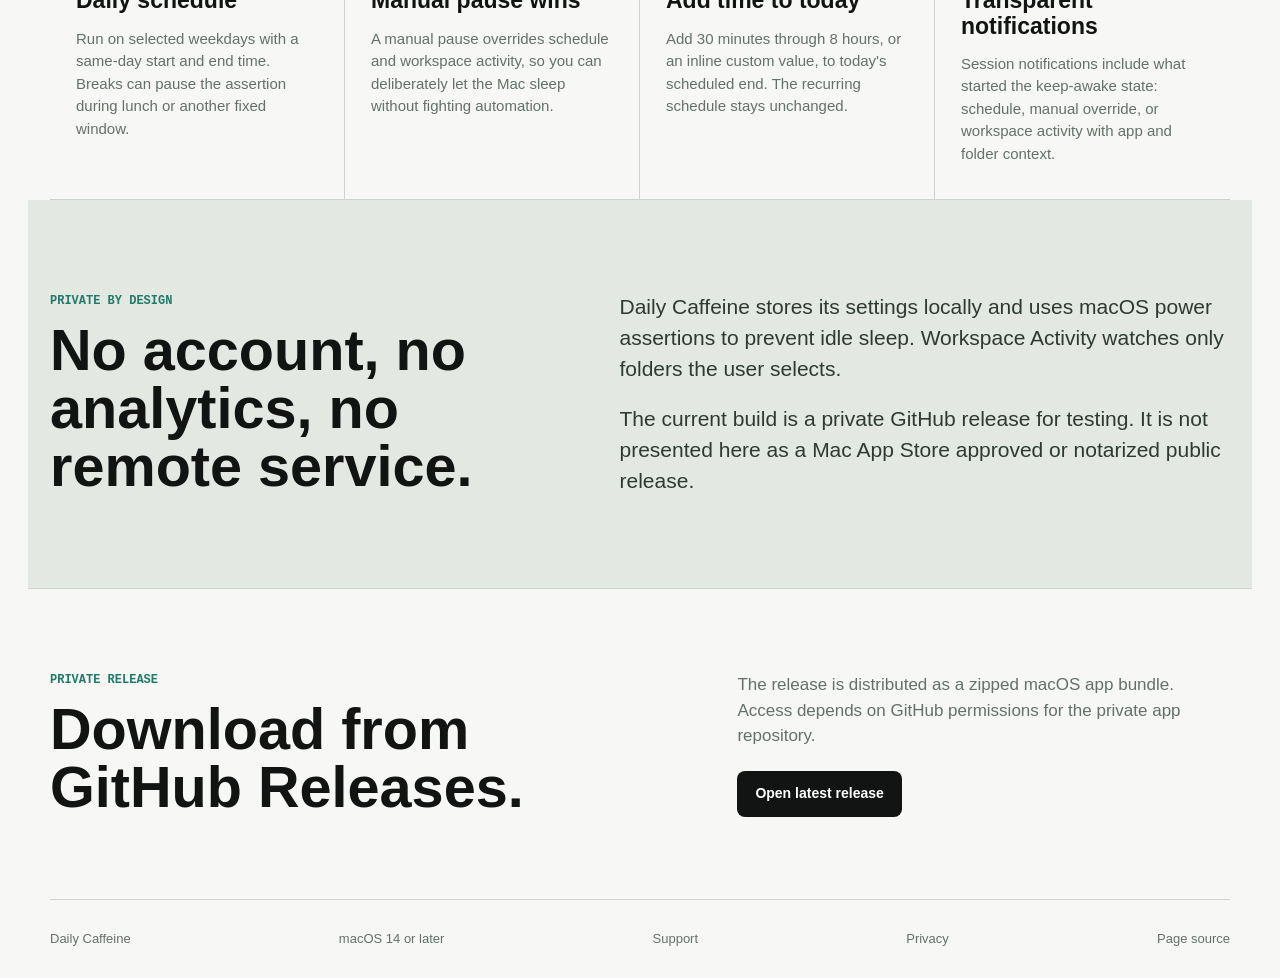
==== commit d2120621: "copy: clarify workspace activity positioning" ====
--- a/index.html
+++ b/index.html
@@ -4,18 +4,18 @@
   <meta charset="utf-8">
   <meta name="viewport" content="width=device-width, initial-scale=1">
   <meta name="robots" content="index,follow">
-  <meta name="description" content="Daily Caffeine is a minimal macOS menu bar app that keeps your Mac awake by schedule, manual overrides, or active coding work in selected workspaces.">
+  <meta name="description" content="Daily Caffeine is a minimal macOS menu bar app for work hours, today-only extensions, manual pauses, and active coding projects.">
   <meta name="theme-color" content="#f7f8f5">
   <link rel="canonical" href="https://michaelvd2.github.io/daily-caffeine-site/">
   <link rel="icon" type="image/png" href="assets/app-icon.png">
   <meta property="og:type" content="website">
   <meta property="og:title" content="Daily Caffeine">
-  <meta property="og:description" content="Schedule-based keep-awake control for macOS, with silent Workspace Activity extension for active coding sessions.">
+  <meta property="og:description" content="Schedule-based keep-awake control for macOS, with project-aware keep-awake sessions for selected apps and folders.">
   <meta property="og:url" content="https://michaelvd2.github.io/daily-caffeine-site/">
   <meta property="og:image" content="https://michaelvd2.github.io/daily-caffeine-site/assets/daily-caffeine-preview.png">
   <meta name="twitter:card" content="summary_large_image">
   <meta name="twitter:title" content="Daily Caffeine">
-  <meta name="twitter:description" content="A tiny macOS menu bar app for schedules, pauses, and active workspace keep-awake sessions.">
+  <meta name="twitter:description" content="Set work hours, add time for today, pause when needed, and keep active projects awake after hours.">
   <meta name="twitter:image" content="https://michaelvd2.github.io/daily-caffeine-site/assets/daily-caffeine-preview.png">
   <title>Daily Caffeine - macOS keep-awake menu bar app</title>
   <link rel="stylesheet" href="styles.css">
@@ -26,7 +26,7 @@
     "name": "Daily Caffeine",
     "applicationCategory": "UtilitiesApplication",
     "operatingSystem": "macOS 14 or later",
-    "description": "Daily Caffeine is a minimal macOS menu bar app that keeps a Mac awake by schedule, manual override, or recent workspace activity from selected coding apps.",
+    "description": "Daily Caffeine is a minimal macOS menu bar app for scheduled keep-awake hours, today-only extensions, manual pauses, and selected coding projects.",
     "softwareVersion": "0.1.0",
     "url": "https://michaelvd2.github.io/daily-caffeine-site/",
     "downloadUrl": "https://github.com/michaelvd2/daily-caffeine/releases/latest",
@@ -59,7 +59,7 @@
       <div class="hero-copy">
         <p class="eyebrow">macOS menu bar utility</p>
         <h1 id="hero-title">Daily Caffeine</h1>
-        <p class="hero-lede">Keep your Mac awake during working hours, pause it when you need to, and let active coding work extend the session quietly after the schedule ends.</p>
+        <p class="hero-lede">Keep your Mac awake during working hours, pause it when you need to, and let selected project activity carry a session after the schedule ends.</p>
         <div class="hero-actions" aria-label="Download links">
           <a class="button primary" href="https://github.com/michaelvd2/daily-caffeine/releases/latest">Open private release</a>
           <a class="button secondary" href="#workspace">See how it works</a>
@@ -81,19 +81,19 @@
       </div>
       <div>
         <span class="label">Workspace</span>
-        <strong>Silent refresh</strong>
-        <p>Codex or Claude work can keep the Mac awake after hours.</p>
+        <strong>Project active</strong>
+        <p>Selected apps and folders can keep the Mac awake after hours.</p>
       </div>
     </section>
 
     <section id="workspace" class="split-section">
       <div class="section-heading">
         <p class="eyebrow">Workspace Activity</p>
-        <h2>Stays awake when the work is actually moving.</h2>
+        <h2>Keep late work covered without changing your schedule.</h2>
       </div>
       <div class="section-body">
-        <p>Daily Caffeine can watch folders you choose and selected coding apps, such as Codex or Claude. When the selected app is active and files change inside a selected workspace, the app keeps the Mac awake for the configured grace window.</p>
-        <p>If activity continues, it extends silently. You get a clear start notification with the trigger and workspace, but not a new notification every refresh.</p>
+        <p>Choose the apps and project folders that count as active work. When a selected app is frontmost and files change inside a selected workspace, Daily Caffeine keeps the Mac awake after scheduled hours.</p>
+        <p>Notifications stay clear: the app tells you what started the session, then avoids repeating the same workspace update while the same work continues.</p>
       </div>
     </section>
 
